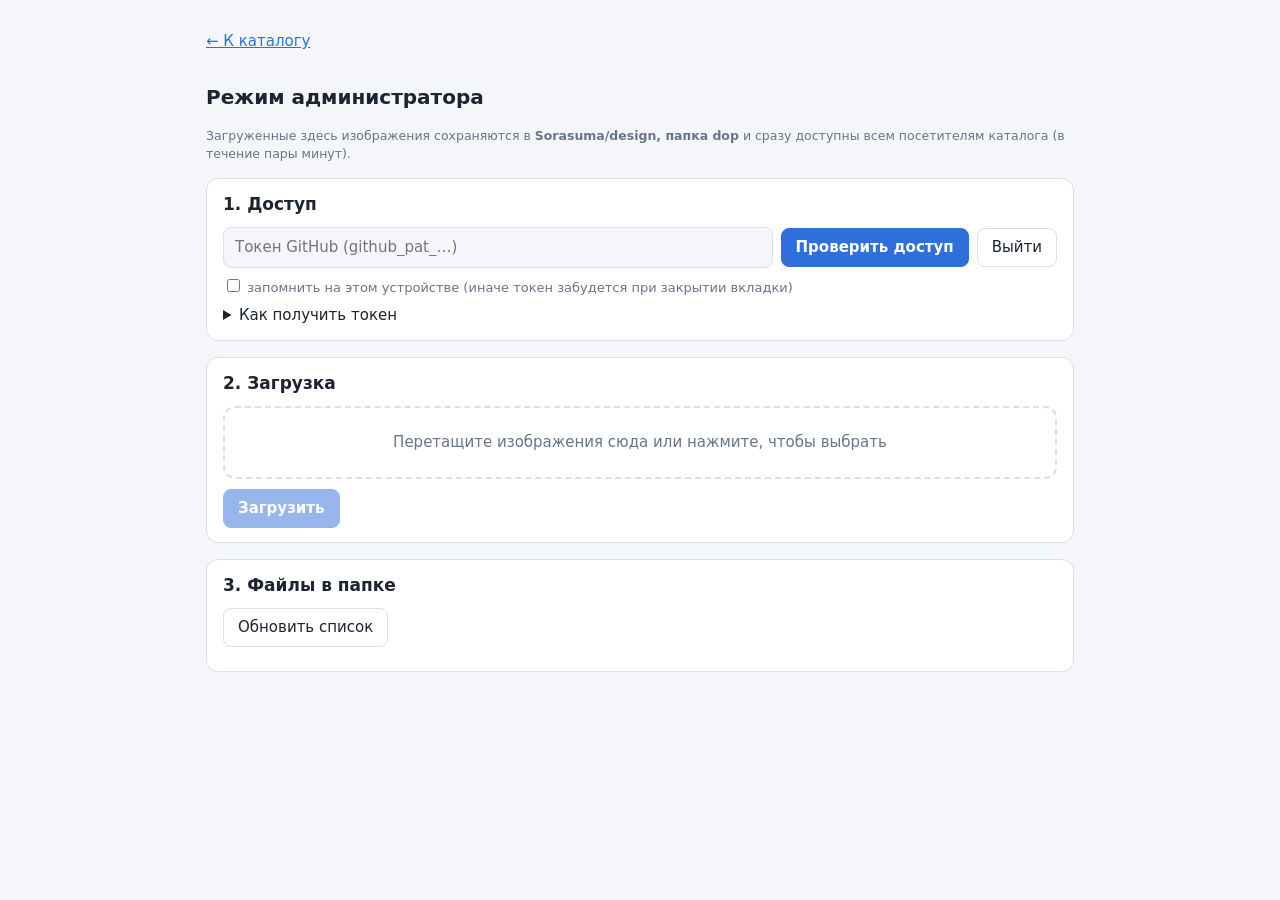
==== admin.html @ 3d9e395f "Add files via upload" ====
<!DOCTYPE html>
<html lang="ru">
<head>
<meta charset="utf-8">
<meta name="viewport" content="width=device-width, initial-scale=1">
<meta name="robots" content="noindex">
<title>Администратор — Design Archive</title>
<script>try{var th=localStorage.getItem("theme");if(th)document.documentElement.dataset.theme=th}catch(e){}</script>
<link rel="stylesheet" href="style.css">
</head>
<body>
<main class="admin">
  <p><a href="index.html">← К каталогу</a></p>
  <h1>Режим администратора</h1>
  <p class="meta">Загруженные здесь изображения сохраняются в <b id="target"></b> и сразу доступны всем посетителям каталога (в течение пары минут).</p>

  <section class="panel">
    <h2>1. Доступ</h2>
    <div class="line">
      <input id="token" type="password" placeholder="Токен GitHub (github_pat_…)" autocomplete="off" aria-label="Токен GitHub">
      <button id="check" class="btn" type="button">Проверить доступ</button>
      <button id="logout" class="btn ghost" type="button">Выйти</button>
    </div>
    <label class="chk"><input id="remember" type="checkbox"> запомнить на этом устройстве (иначе токен забудется при закрытии вкладки)</label>
    <div id="authStatus" class="st"></div>
    <details>
      <summary>Как получить токен</summary>
      <ol>
        <li>Войдите на GitHub под аккаунтом, у которого есть право записи в репозиторий (владелец или участник).</li>
        <li>Settings → Developer settings → Personal access tokens → <b>Fine-grained tokens</b> → Generate new token.</li>
        <li>Repository access: <b>Only select repositories</b> → выберите репозиторий с папкой фонов.</li>
        <li>Permissions → Repository permissions → <b>Contents: Read and write</b>. Больше ничего не нужно.</li>
        <li>Срок действия — например, 90 дней. Скопируйте токен и вставьте выше. Никому его не отправляйте.</li>
      </ol>
      <p class="meta">Токен хранится только в вашем браузере и отправляется только на api.github.com. Саму страницу может открыть любой, но без токена загрузить ничего нельзя.</p>
    </details>
  </section>

  <section class="panel">
    <h2>2. Загрузка</h2>
    <div id="drop" class="drop" tabindex="0" role="button">Перетащите изображения сюда или нажмите, чтобы выбрать<input id="files" type="file" accept="image/*" multiple hidden></div>
    <datalist id="names"></datalist>
    <div id="rows"></div>
    <div class="line" style="margin-top:10px"><button id="upload" class="btn" type="button" disabled>Загрузить</button><span id="upStatus" class="st"></span></div>
  </section>

  <section class="panel">
    <h2>3. Файлы в папке</h2>
    <div class="line"><button id="reload" class="btn ghost" type="button">Обновить список</button></div>
    <ul id="flist" class="flist"></ul>
  </section>
</main>
<div id="toast" class="toast" hidden></div>
<script src="config.js"></script>
<script src="data.js"></script>
<script src="admin.js"></script>
</body>
</html>
---- style.css ----
:root{--bg:#f4f6f9;--card:#fff;--ink:#1b2430;--mute:#66758a;--line:#d9e0ea;--acc:#2f6fdb;--acc-ink:#fff;--err:#c0392b;color-scheme:light}
:root[data-theme=dark]{--bg:#12161c;--card:#1b222b;--ink:#e8edf3;--mute:#93a1b4;--line:#2c3643;--acc:#5b93f0;--acc-ink:#0b1220;--err:#ff7a6b;color-scheme:dark}
@media(prefers-color-scheme:dark){:root:not([data-theme=light]){--bg:#12161c;--card:#1b222b;--ink:#e8edf3;--mute:#93a1b4;--line:#2c3643;--acc:#5b93f0;--acc-ink:#0b1220;--err:#ff7a6b;color-scheme:dark}}
*{box-sizing:border-box}
[hidden]{display:none!important}
html{scroll-padding-top:150px}
body{margin:0;font:15px/1.4 system-ui,-apple-system,"Segoe UI",Roboto,sans-serif;background:var(--bg);color:var(--ink)}
button,select,input{font:inherit;color:inherit}
button{cursor:pointer}
.top{position:sticky;top:0;z-index:5;background:var(--bg);border-bottom:1px solid var(--line)}
.top-in{max-width:1300px;margin:0 auto;padding:12px 16px;display:grid;gap:8px}
h1{margin:0;font-size:20px}
#q{width:100%;padding:11px 14px;border:1px solid var(--line);border-radius:10px;background:var(--card)}
#q:focus,select:focus,button:focus-visible{outline:2px solid var(--acc);outline-offset:1px}
.filters{display:flex;flex-wrap:wrap;gap:8px}
select,.filters button,.dl-row button{padding:8px 10px;border:1px solid var(--line);border-radius:8px;background:var(--card)}
.filters select{flex:1 1 140px;min-width:0}
.count{color:var(--mute);font-size:13px}
main{max-width:1300px;margin:0 auto;padding:16px}
.grid{display:grid;grid-template-columns:repeat(auto-fill,minmax(230px,1fr));gap:14px}
.card{background:var(--card);border:1px solid var(--line);border-radius:12px;overflow:hidden;display:flex;flex-direction:column}
.thumb{position:relative;aspect-ratio:16/10;background:var(--line);cursor:zoom-in;overflow:hidden}
.thumb img{width:100%;height:100%;object-fit:cover;display:block}
.card .body{padding:10px 12px;display:grid;gap:6px;flex:1}
.card h3{margin:0;font-size:15px}
.meta{margin:0;color:var(--mute);font-size:12.5px}
.chips{display:flex;flex-wrap:wrap;gap:5px}
.chip{padding:2px 9px;border:1px solid var(--line);border-radius:99px;background:none;font-size:12.5px}
.chip.on{background:var(--acc);color:var(--acc-ink);border-color:var(--acc)}
.dl-row{display:flex;gap:6px;margin-top:auto}
.dl-row select{flex:0 0 auto}
.dl{flex:1;background:var(--acc)!important;color:var(--acc-ink);border-color:var(--acc)!important;font-weight:600}
.dl:disabled{opacity:.6;cursor:progress}
/* индикатор загрузки и ошибка (общие для карточки и окна) */
.spin,.err{position:absolute;display:none}
.loading .spin{display:block;inset:50% auto auto 50%;width:28px;height:28px;margin:-14px;border:3px solid var(--mute);border-top-color:transparent;border-radius:50%;animation:r .8s linear infinite}
@keyframes r{to{transform:rotate(360deg)}}
.loading img{opacity:0}
.failed img{display:none}
.failed .err{display:grid;inset:0;place-content:center;text-align:center;gap:6px;color:var(--err);font-size:13px;padding:8px}
.err button{padding:3px 10px;border:1px solid var(--err);border-radius:6px;background:none;color:var(--err)}
.empty{text-align:center;color:var(--mute);padding:40px 0}
.missing{margin-top:28px;background:var(--card);border:1px solid var(--line);border-radius:10px;padding:10px 14px}
.missing summary{cursor:pointer;font-weight:600}
.missing ul{columns:2 260px;margin:10px 0 0;padding-left:18px;color:var(--mute);font-size:13.5px}
.foot{max-width:1300px;margin:0 auto;padding:8px 16px 28px;color:var(--mute);font-size:13px}
.foot a{color:var(--acc)}
/* окно просмотра */
.modal{position:fixed;inset:0;z-index:10;background:rgba(0,0,0,.72);display:grid;place-items:center;padding:12px}
.modal[hidden],.toast[hidden]{display:none}
.m-box{position:relative;background:var(--card);border-radius:14px;width:min(1200px,100%);max-height:100%;display:grid;grid-template-columns:1fr 280px;overflow:hidden}
.m-img{position:relative;min-height:240px;max-height:calc(100vh - 24px);overflow:auto;background:#0003;display:grid;place-items:center}
.m-img img{max-width:100%;max-height:calc(100vh - 24px);object-fit:contain;cursor:zoom-in}
.m-img.zoom img{max-width:none;max-height:none;cursor:zoom-out}
.m-side{padding:18px 16px;display:flex;flex-direction:column;gap:10px;overflow:auto}
.m-side h2{margin:0 24px 0 0;font-size:18px}
.m-side .dl-row{margin-top:6px}
.hint{margin:auto 0 0;color:var(--mute);font-size:12px}
.m-close{position:absolute;top:6px;right:8px;z-index:2;width:34px;height:34px;border:0;border-radius:50%;background:var(--card);font-size:24px;line-height:1;box-shadow:0 1px 4px #0004}
.toast{position:fixed;left:50%;bottom:20px;transform:translateX(-50%);z-index:20;max-width:92vw;padding:10px 16px;border-radius:10px;background:#222;color:#fff;font-size:14px}
.toast.bad{background:var(--err);color:#fff}
@media(max-width:760px){
  .grid{grid-template-columns:repeat(auto-fill,minmax(160px,1fr));gap:10px}
  .m-box{grid-template-columns:1fr;overflow:auto}
  .m-img{max-height:55vh}.m-img img{max-height:55vh}
  html{scroll-padding-top:220px}
}

.nav{display:flex;flex-wrap:wrap;gap:6px}
.nav a{padding:5px 12px;border:1px solid var(--line);border-radius:99px;color:var(--ink);text-decoration:none;font-size:14px;background:var(--card)}
.nav a.on{background:var(--acc);color:var(--acc-ink);border-color:var(--acc);font-weight:600}

.bar{display:flex;justify-content:space-between;align-items:center;gap:8px;flex-wrap:wrap}
.tbtn,#favOnly{cursor:pointer}
.tbtn{padding:5px 12px;border:1px solid var(--line);border-radius:99px;background:var(--card);font-size:14px}
#favOnly[aria-pressed=true]{background:var(--acc);color:var(--acc-ink);border-color:var(--acc)}
.star{position:absolute;top:6px;right:6px;z-index:2;width:34px;height:34px;border:0;border-radius:50%;background:rgba(0,0,0,.5);color:#fff;font-size:20px;line-height:1}
.star.on{color:#ffc83d}
.ex{display:flex;gap:6px}
.ex button,.ex a{flex:1;padding:7px 8px;border:1px solid var(--line);border-radius:8px;background:var(--card);color:var(--ink);text-align:center;text-decoration:none;font-size:13px}
.m-nav{display:flex;align-items:center;justify-content:space-between;gap:8px;margin-top:auto}
.m-nav button{width:44px;height:36px;border:1px solid var(--line);border-radius:8px;background:var(--card);font-size:22px;line-height:1}
.m-nav+.hint{margin-top:0}
#mPos{color:var(--mute);font-size:13px}
.to-top{position:fixed;right:16px;bottom:16px;z-index:6;width:44px;height:44px;border:0;border-radius:50%;background:var(--acc);color:var(--acc-ink);font-size:22px;box-shadow:0 2px 8px #0005}
.dop-info{margin-top:6px}.dop-info a{color:var(--acc)}
.admin{max-width:900px;margin:0 auto;padding:16px;display:grid;gap:16px}
.admin h1{margin:0}
.panel{background:var(--card);border:1px solid var(--line);border-radius:12px;padding:14px 16px}
.panel h2{margin:0 0 10px;font-size:17px}
.line{display:flex;gap:8px;flex-wrap:wrap;align-items:center}
.panel input[type=password],.panel input[type=text]{flex:1 1 220px;min-width:0;padding:9px 11px;border:1px solid var(--line);border-radius:8px;background:var(--bg)}
.btn{padding:8px 14px;border:1px solid var(--acc);background:var(--acc);color:var(--acc-ink);border-radius:8px;font-weight:600;cursor:pointer}
.btn:disabled{opacity:.5;cursor:not-allowed}
.btn.ghost{background:var(--card);color:var(--ink);border-color:var(--line);font-weight:400}
.chk{display:block;margin:8px 0;color:var(--mute);font-size:13px}
.st{font-size:13px;margin-top:4px}.st.ok{color:#2e9e57}.st.bad{color:var(--err)}
.drop{border:2px dashed var(--line);border-radius:12px;padding:24px;text-align:center;color:var(--mute);cursor:pointer}
.drop.over,.drop:focus-visible{border-color:var(--acc);color:var(--ink)}
.urow{display:flex;gap:10px;align-items:flex-start;padding:10px 0;border-top:1px solid var(--line)}
.pv{width:96px;height:64px;object-fit:cover;border-radius:6px;background:var(--line);flex:none}
.rf{flex:1;display:grid;gap:4px;min-width:0}
.fn{font-size:12.5px;color:var(--mute);word-break:break-all}
.flist{list-style:none;margin:10px 0 0;padding:0;display:grid;gap:6px}
.flist li{display:flex;gap:8px;align-items:center;flex-wrap:wrap;word-break:break-all}
.flist .btn{padding:3px 10px;font-size:12.5px}
.admin details{margin-top:8px}.admin details ol{margin:8px 0;padding-left:20px;line-height:1.55}
.admin a{color:var(--acc)}
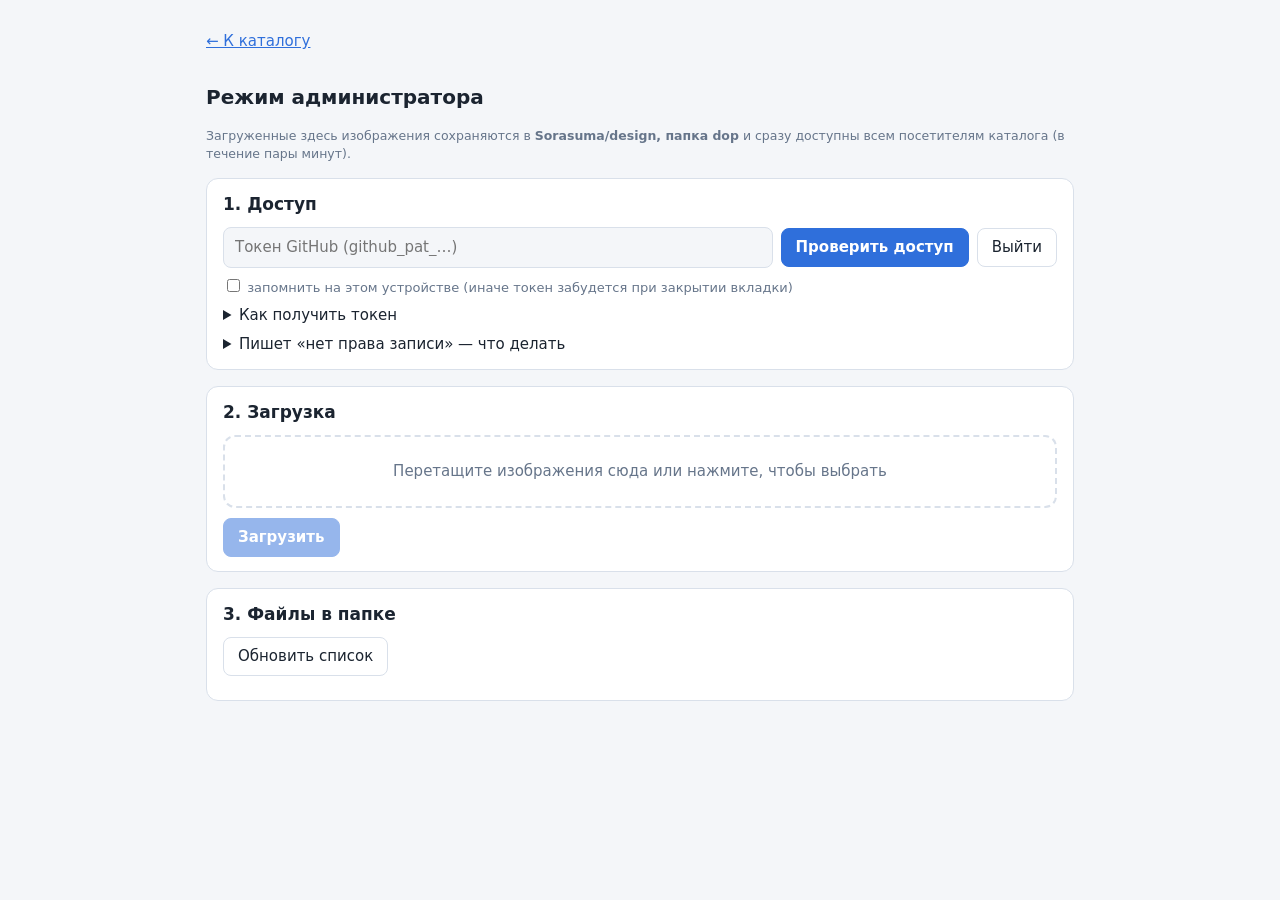
==== commit 1408ebe4: "Add files via upload" ====
--- a/admin.html
+++ b/admin.html
@@ -34,6 +34,16 @@
       </ol>
       <p class="meta">Токен хранится только в вашем браузере и отправляется только на api.github.com. Саму страницу может открыть любой, но без токена загрузить ничего нельзя.</p>
     </details>
+    <details>
+      <summary>Пишет «нет права записи» — что делать</summary>
+      <ol>
+        <li><b>Вы не владелец репозитория</b> (вы участник с правом записи). Fine-grained токен для чужого репозитория не работает. Создайте <b>классический</b> токен: Settings → Developer settings → Personal access tokens → <b>Tokens (classic)</b> → Generate new token (classic) → галочка <b>public_repo</b> (для приватного репозитория — <b>repo</b>).</li>
+        <li>Fine-grained токен выдан <b>не на тот репозиторий</b> или без <b>Contents: Read and write</b>: откройте токен на GitHub → Edit → проверьте Repository access и Permissions → сохраните (новый токен копировать не нужно).</li>
+        <li>У токена выбран другой <b>Resource owner</b> (ваш аккаунт вместо владельца репозитория).</li>
+        <li>Ветка называется не так, как в <code>config.js</code> (там сейчас <code>main</code>) — исправьте <code>branch</code>.</li>
+      </ol>
+      <p class="meta">После исправления нажмите «Проверить доступ» и повторите загрузку. Ответ GitHub выводится рядом с ошибкой — он подсказывает причину.</p>
+    </details>
   </section>
 
   <section class="panel">
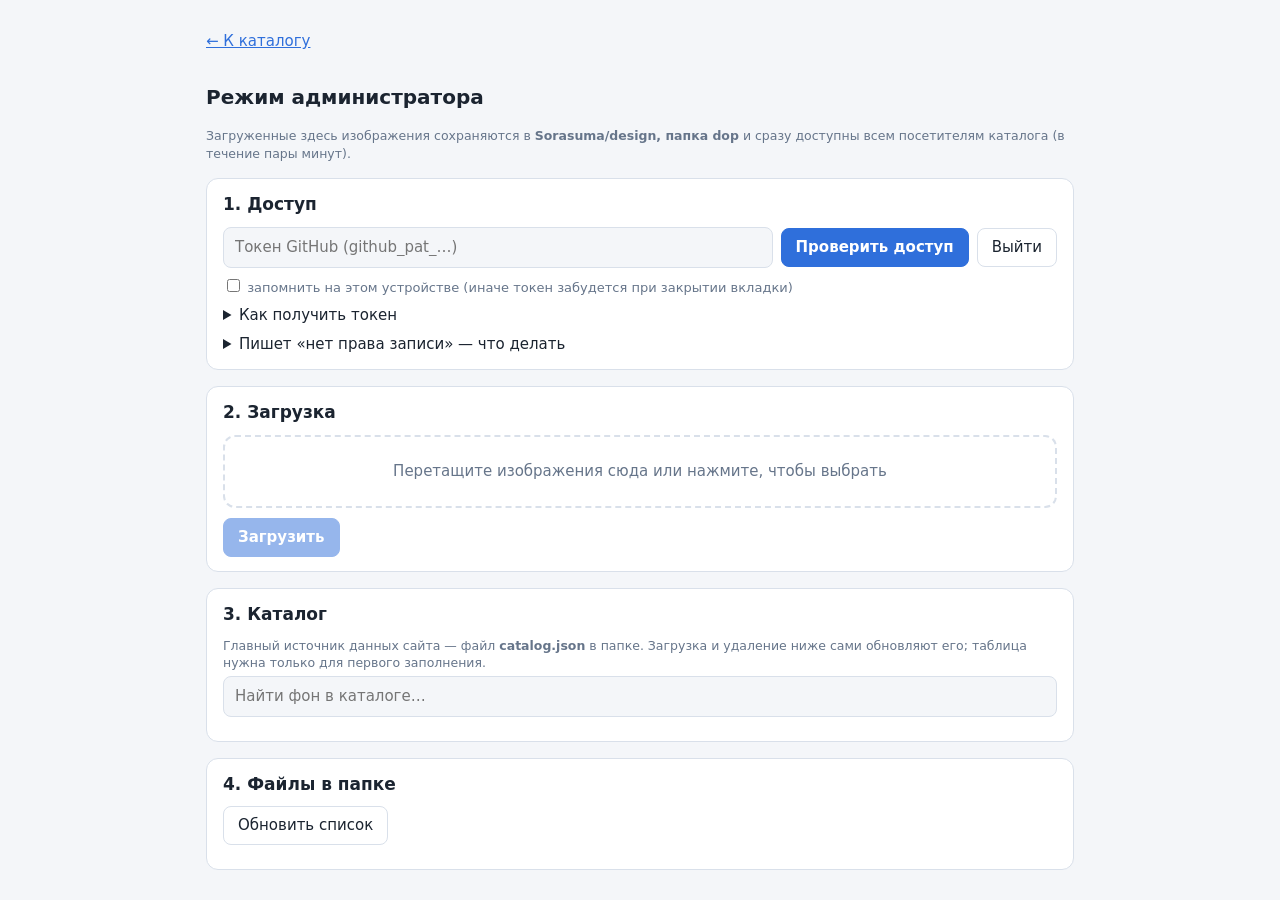
==== commit 16303181: "Add files via upload" ====
--- a/admin.html
+++ b/admin.html
@@ -55,13 +55,22 @@
   </section>
 
   <section class="panel">
-    <h2>3. Файлы в папке</h2>
+    <h2>3. Каталог</h2>
+    <p class="meta">Главный источник данных сайта — файл <b>catalog.json</b> в папке. Загрузка и удаление ниже сами обновляют его; таблица нужна только для первого заполнения.</p>
+    <div id="catStatus" class="st"></div>
+    <div class="line"><button id="catSave" class="btn" type="button" hidden>Сохранить каталог на GitHub</button><input id="catQ" type="text" placeholder="Найти фон в каталоге…" aria-label="Поиск по каталогу"></div>
+    <ul id="catList" class="flist"></ul>
+  </section>
+
+  <section class="panel">
+    <h2>4. Файлы в папке</h2>
     <div class="line"><button id="reload" class="btn ghost" type="button">Обновить список</button></div>
     <ul id="flist" class="flist"></ul>
   </section>
 </main>
 <div id="toast" class="toast" hidden></div>
 <script src="config.js"></script>
+<script src="lib.js"></script>
 <script src="data.js"></script>
 <script src="admin.js"></script>
 </body>
--- a/style.css
+++ b/style.css
@@ -106,3 +106,4 @@
 .flist .btn{padding:3px 10px;font-size:12.5px}
 .admin details{margin-top:8px}.admin details ol{margin:8px 0;padding-left:20px;line-height:1.55}
 .admin a{color:var(--acc)}
+.err a{color:inherit;font-size:12px;text-decoration:underline}
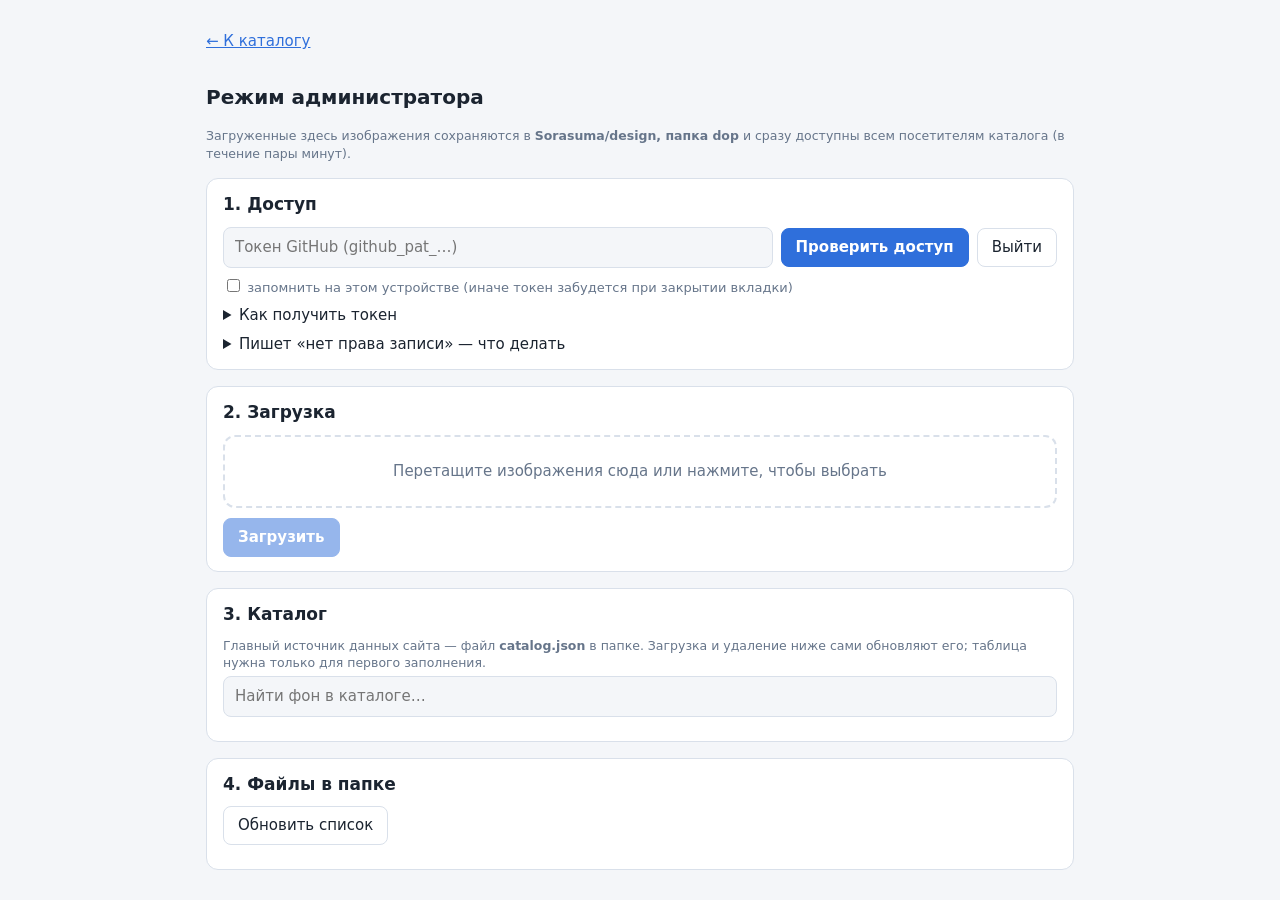
==== commit 11fbaac7: "Add files via upload" ====
--- a/admin.html
+++ b/admin.html
@@ -68,6 +68,7 @@
     <ul id="flist" class="flist"></ul>
   </section>
 </main>
+<input id="rpFile" type="file" accept="image/*" hidden>
 <div id="toast" class="toast" hidden></div>
 <script src="config.js"></script>
 <script src="lib.js"></script>
--- a/style.css
+++ b/style.css
@@ -107,3 +107,7 @@
 .admin details{margin-top:8px}.admin details ol{margin:8px 0;padding-left:20px;line-height:1.55}
 .admin a{color:var(--acc)}
 .err a{color:inherit;font-size:12px;text-decoration:underline}
+.flist li.citem{display:block;border-top:1px solid var(--line);padding:8px 0}
+.cvar{display:inline-flex;gap:6px;align-items:center;border:1px solid var(--line);border-radius:99px;padding:2px 4px 2px 10px;font-size:12.5px;margin:3px 6px 0 0}
+.cvar .x{border:0;background:none;color:var(--err);cursor:pointer;font-size:14px}
+.cvar .rp{border:1px solid var(--line);background:var(--card);color:var(--ink);border-radius:99px;padding:1px 8px;font-size:12px;cursor:pointer}
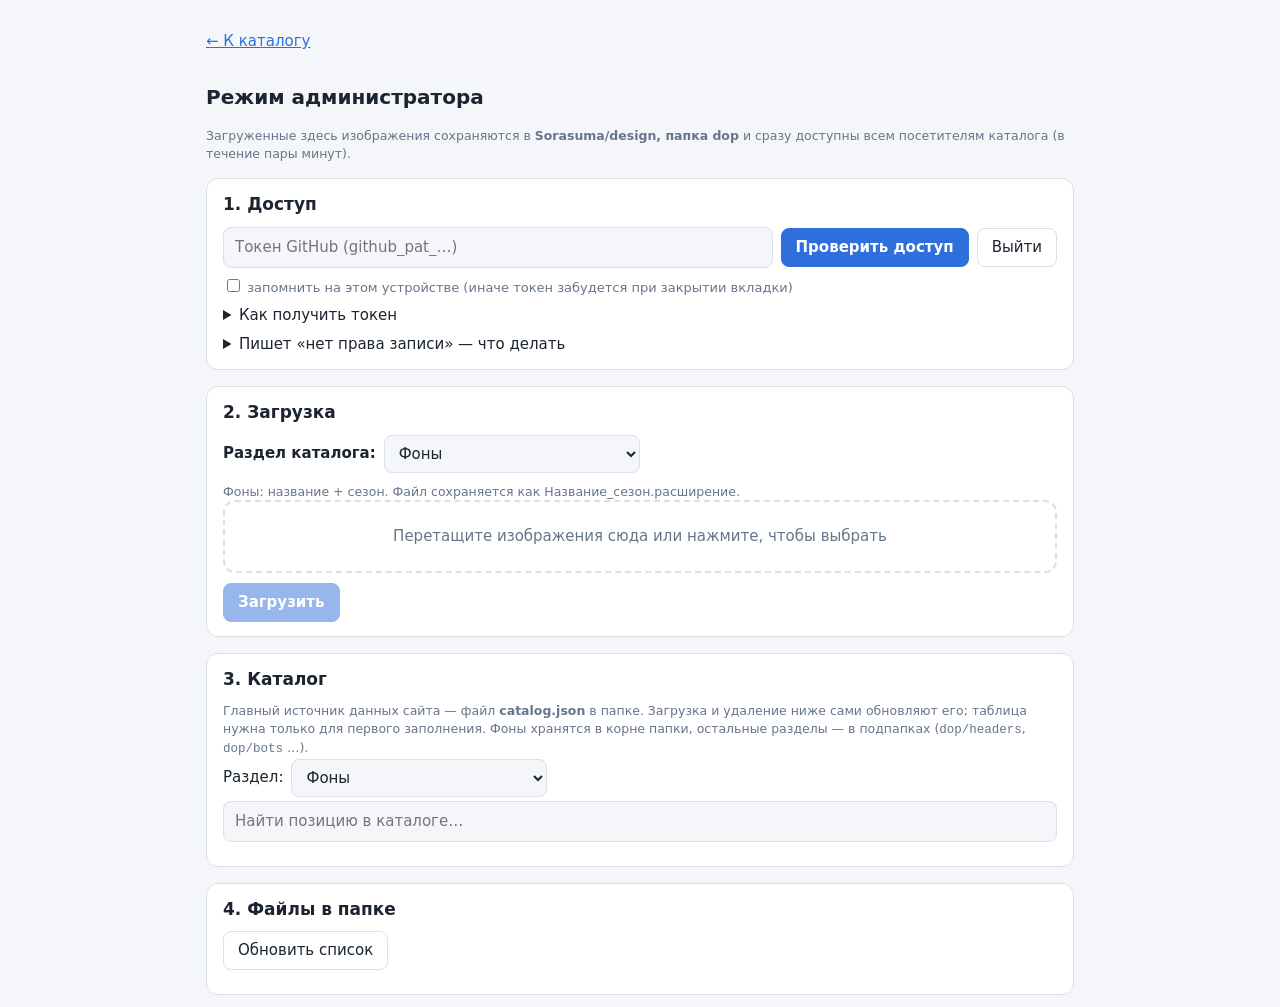
==== commit b8ed9f38: "Add files via upload" ====
--- a/admin.html
+++ b/admin.html
@@ -48,17 +48,22 @@
 
   <section class="panel">
     <h2>2. Загрузка</h2>
+    <div class="line" style="margin-bottom:10px"><label for="upPage"><b>Раздел каталога:</b></label><select id="upPage" aria-label="Раздел каталога"></select></div>
+    <p class="meta" id="upNote"></p>
     <div id="drop" class="drop" tabindex="0" role="button">Перетащите изображения сюда или нажмите, чтобы выбрать<input id="files" type="file" accept="image/*" multiple hidden></div>
     <datalist id="names"></datalist>
+    <datalist id="labels"></datalist>
     <div id="rows"></div>
     <div class="line" style="margin-top:10px"><button id="upload" class="btn" type="button" disabled>Загрузить</button><span id="upStatus" class="st"></span></div>
   </section>
 
   <section class="panel">
     <h2>3. Каталог</h2>
-    <p class="meta">Главный источник данных сайта — файл <b>catalog.json</b> в папке. Загрузка и удаление ниже сами обновляют его; таблица нужна только для первого заполнения.</p>
+    <p class="meta">Главный источник данных сайта — файл <b>catalog.json</b> в папке. Загрузка и удаление ниже сами обновляют его; таблица нужна только для первого заполнения. Фоны хранятся в корне папки, остальные разделы — в подпапках (<code>dop/headers</code>, <code>dop/bots</code> …).</p>
+    <div class="line"><label for="catPage">Раздел:</label><select id="catPage" aria-label="Раздел для просмотра"></select></div>
+    <p id="catPageNote" class="meta"></p>
     <div id="catStatus" class="st"></div>
-    <div class="line"><button id="catSave" class="btn" type="button" hidden>Сохранить каталог на GitHub</button><input id="catQ" type="text" placeholder="Найти фон в каталоге…" aria-label="Поиск по каталогу"></div>
+    <div class="line"><button id="catSave" class="btn" type="button" hidden>Сохранить каталог на GitHub</button><input id="catQ" type="text" placeholder="Найти позицию в каталоге…" aria-label="Поиск по каталогу"></div>
     <ul id="catList" class="flist"></ul>
   </section>
 
--- a/style.css
+++ b/style.css
@@ -111,3 +111,7 @@
 .cvar{display:inline-flex;gap:6px;align-items:center;border:1px solid var(--line);border-radius:99px;padding:2px 4px 2px 10px;font-size:12.5px;margin:3px 6px 0 0}
 .cvar .x{border:0;background:none;color:var(--err);cursor:pointer;font-size:14px}
 .cvar .rp{border:1px solid var(--line);background:var(--card);color:var(--ink);border-radius:99px;padding:1px 8px;font-size:12px;cursor:pointer}
+
+.admin select{padding:8px 10px;border:1px solid var(--line);border-radius:8px;background:var(--bg);color:var(--ink)}
+.urow .more input{flex:1 1 140px;font-size:13px}
+.urow .lb{flex:1 1 180px}
